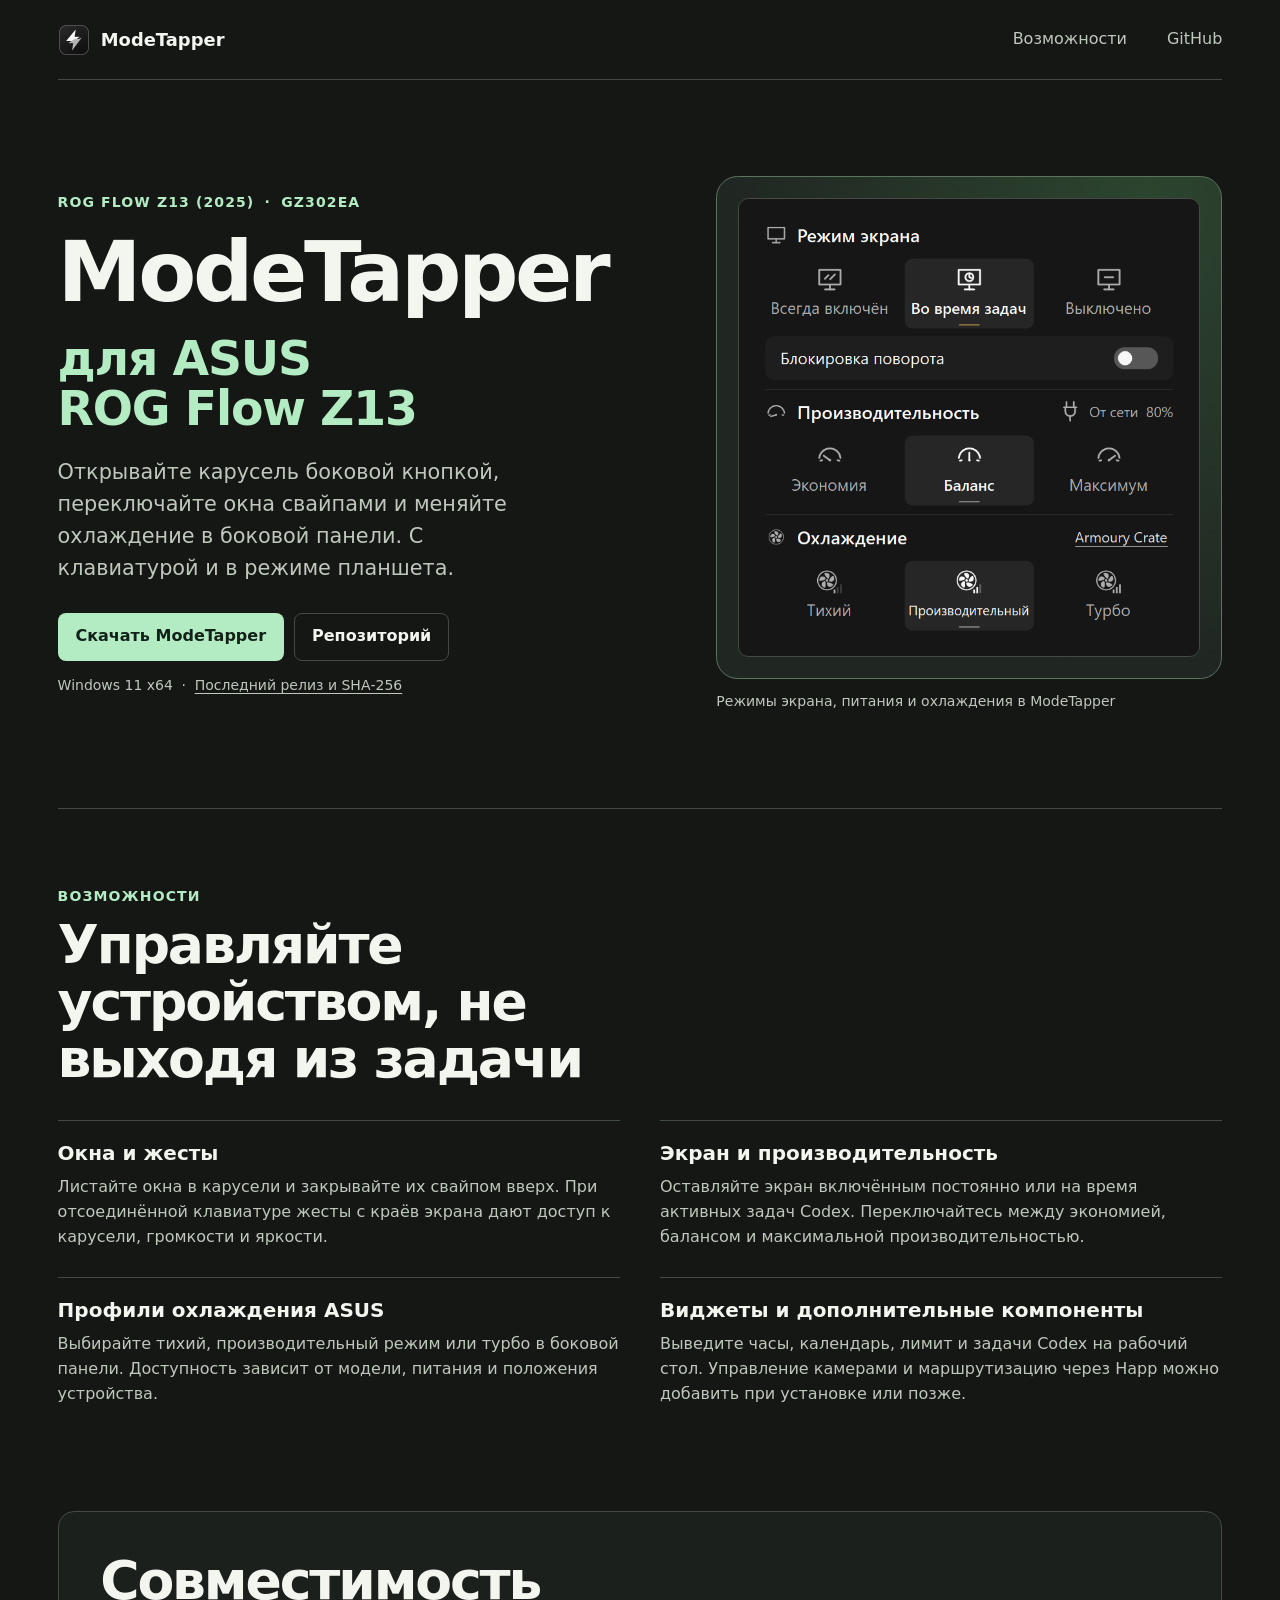
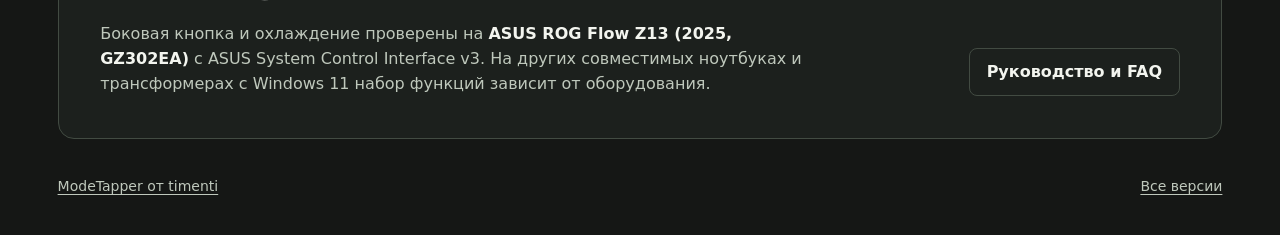
==== index.html @ 3d08ef68 "Build the ModeTapper project site for ASUS ROG Flow Z13" ====
<!doctype html>
<html lang="ru">
<head>
  <meta charset="utf-8">
  <meta name="viewport" content="width=device-width, initial-scale=1">
  <title>ModeTapper для ASUS ROG Flow Z13 (2025) — скачать для Windows 11</title>
  <meta name="description" content="ModeTapper для ASUS ROG Flow Z13 (2025, GZ302EA). Карусель окон, жесты для экрана и тачпада, быстрые режимы питания и охлаждения в Windows 11.">
  <meta name="theme-color" content="#151715">
  <link rel="canonical" href="https://timenti.github.io/ModeTapper/">
  <link rel="icon" href="ModeTapper.ico">
  <link rel="stylesheet" href="style.css">
  <meta property="og:type" content="website">
  <meta property="og:site_name" content="ModeTapper">
  <meta property="og:title" content="ModeTapper для ASUS ROG Flow Z13">
  <meta property="og:description" content="Карусель окон, жесты, управление экраном и охлаждением для ROG Flow Z13 и совместимых устройств с Windows 11.">
  <meta property="og:url" content="https://timenti.github.io/ModeTapper/">
  <meta property="og:image" content="https://timenti.github.io/ModeTapper/panel.webp">
</head>
<body>
  <header class="wrap masthead">
    <a class="brand" href="./"><img src="ModeTapper.ico" alt="" width="32" height="32">ModeTapper</a>
    <nav aria-label="Разделы сайта">
      <a class="nav-functions" href="#features">Возможности</a>
      <a href="https://github.com/timenti/ModeTapper">GitHub</a>
    </nav>
  </header>
  <main>
    <section class="wrap hero" aria-labelledby="page-title">
      <div>
        <p class="eyebrow">ROG Flow Z13 (2025) <span>·</span> GZ302EA</p>
        <h1 id="page-title">ModeTapper <span>для ASUS ROG Flow Z13</span></h1>
        <p class="intro">Открывайте карусель боковой кнопкой, переключайте окна свайпами и меняйте охлаждение в боковой панели. С клавиатурой и в режиме планшета.</p>
        <div class="actions">
          <a class="button download" href="https://github.com/timenti/ModeTapper/releases/latest/download/ModeTapper.exe">Скачать ModeTapper</a>
          <a class="button secondary" href="https://github.com/timenti/ModeTapper">Репозиторий</a>
        </div>
        <p class="requirements">Windows 11 x64 <span>·</span> <a href="https://github.com/timenti/ModeTapper/releases/latest">Последний релиз и SHA‑256</a></p>
      </div>
      <figure class="hero-figure">
        <div class="preview">
          <img src="panel.webp" width="712" height="708" alt="Боковая панель ModeTapper с режимами экрана, производительности и охлаждения">
        </div>
        <figcaption>Режимы экрана, питания и охлаждения в ModeTapper</figcaption>
      </figure>
    </section>

    <section class="wrap details" id="features" aria-labelledby="features-title">
      <div class="section-heading">
        <p class="eyebrow">Возможности</p>
        <h2 id="features-title">Управляйте устройством, не выходя из задачи</h2>
      </div>
      <div class="feature-grid">
        <article>
          <h3>Окна и жесты</h3>
          <p>Листайте окна в карусели и закрывайте их свайпом вверх. При отсоединённой клавиатуре жесты с краёв экрана дают доступ к карусели, громкости и яркости.</p>
        </article>
        <article>
          <h3>Экран и производительность</h3>
          <p>Оставляйте экран включённым постоянно или на время активных задач Codex. Переключайтесь между экономией, балансом и максимальной производительностью.</p>
        </article>
        <article>
          <h3>Профили охлаждения ASUS</h3>
          <p>Выбирайте тихий, производительный режим или турбо в боковой панели. Доступность зависит от модели, питания и положения устройства.</p>
        </article>
        <article>
          <h3>Виджеты и дополнительные компоненты</h3>
          <p>Выведите часы, календарь, лимит и задачи Codex на рабочий стол. Управление камерами и маршрутизацию через Happ можно добавить при установке или позже.</p>
        </article>
      </div>
    </section>

    <section class="wrap compatibility" id="compatibility" aria-labelledby="compatibility-title">
      <div class="compatibility-inner">
        <div>
          <h2 id="compatibility-title">Совместимость</h2>
          <p>Боковая кнопка и охлаждение проверены на <strong>ASUS ROG Flow Z13 (2025, GZ302EA)</strong> с ASUS System Control Interface v3. На других совместимых ноутбуках и трансформерах с Windows 11 набор функций зависит от оборудования.</p>
        </div>
        <a class="button secondary" href="https://github.com/timenti/ModeTapper/blob/main/docs/FAQ.md">Руководство и FAQ</a>
      </div>
    </section>
  </main>
  <footer class="wrap footer">
    <a href="https://github.com/timenti/ModeTapper">ModeTapper от timenti</a>
    <a href="https://github.com/timenti/ModeTapper/releases">Все версии</a>
  </footer>
</body>
</html>
---- style.css ----
:root {
  color-scheme: dark;
  --bg: #151715;
  --panel: #1c201d;
  --text: #f3f5ef;
  --muted: #bfc8bc;
  --accent: #b3ecc3;
  --edge: #424b42;
  font-family: "Segoe UI", system-ui, sans-serif;
  background: var(--bg);
  color: var(--text);
  line-height: 1.55;
}

*, *::before, *::after { box-sizing: border-box; }
body { margin: 0; }
a { color: inherit; text-underline-offset: .2em; }
a:hover { color: var(--accent); }
a:focus-visible { outline: 2px solid var(--accent); outline-offset: 5px; }
h1, h2, h3, p, figure { margin: 0; }
.wrap { width: min(74rem, calc(100% - clamp(2rem, 9vw, 9rem))); margin-inline: auto; }

.masthead, .footer {
  display: flex;
  align-items: center;
  justify-content: space-between;
  gap: 1rem;
}
.masthead { min-height: 5rem; border-bottom: 1px solid var(--edge); }
.brand, .masthead nav a { text-decoration: none; }
.brand { display: inline-flex; gap: .7rem; align-items: center; font-size: 1.12rem; font-weight: 650; }
.brand img { display: block; }
.masthead nav { display: flex; gap: clamp(1.25rem, 4vw, 2.5rem); color: var(--muted); }

.hero {
  display: grid;
  align-items: center;
  grid-template-columns: minmax(0, 1.15fr) minmax(0, 1fr);
  gap: clamp(2rem, 6vw, 5.5rem);
  padding-block: clamp(3rem, 7.5vw, 7rem);
}
.eyebrow { color: var(--accent); font-size: .875rem; font-weight: 600; letter-spacing: .08em; text-transform: uppercase; }
.eyebrow span, .requirements span { margin-inline: .3em; }
h1, h2 { letter-spacing: -.04em; line-height: 1.06; font-weight: 680; text-wrap: balance; }
h1 { margin-top: .9rem; font-size: clamp(2.85rem, 6.6vw, 6rem); }
h1 span { display: block; margin-top: .35em; color: var(--accent); font-size: .56em; letter-spacing: -.025em; }
.intro { margin-top: 1.35rem; max-width: 32rem; color: var(--muted); font-size: clamp(1.05rem, 1.65vw, 1.3rem); }
.actions { display: flex; gap: .65rem; flex-wrap: wrap; margin-top: 1.75rem; }
.button { display: inline-flex; min-height: 3rem; align-items: center; justify-content: center; border: 1px solid transparent; border-radius: .5rem; padding: .6rem 1.05rem; font-weight: 650; text-decoration: none; }
.download { background: var(--accent); color: #132119; }
.download:hover { background: #d8f5df; color: #132119; }
.secondary { border-color: var(--edge); }
.secondary:hover { border-color: var(--accent); }
.requirements { color: var(--muted); margin-top: .9rem; font-size: .875rem; }

.hero-figure { min-width: 0; }
.preview { padding: clamp(.55rem, 1.65vw, 1.4rem); border: 1px solid #5c735e; border-radius: 1.35rem; background: radial-gradient(ellipse at 85% 5%, #2c452f, #202622 70%); }
.preview img { display: block; width: 100%; height: auto; border: 1px solid #454b44; border-radius: .65rem; }
figcaption { margin-top: .7rem; color: var(--muted); font-size: .875rem; }

.details { padding-block: clamp(2.5rem, 6vw, 5rem); border-top: 1px solid var(--edge); }
.section-heading { max-width: 43rem; margin-bottom: 2rem; }
.section-heading .eyebrow { margin-bottom: .6rem; }
h2 { font-size: clamp(2rem, 4.3vw, 3.35rem); }
.feature-grid { display: grid; grid-template-columns: repeat(2, minmax(0, 1fr)); gap: 0 2.5rem; }
.feature-grid article { border-top: 1px solid var(--edge); padding-block: 1.25rem 1.7rem; }
h3 { font-size: 1.25rem; line-height: 1.2; margin-bottom: .65rem; }
.feature-grid p, .compatibility p { color: var(--muted); max-width: 44rem; }

.compatibility-inner { display: flex; align-items: end; justify-content: space-between; gap: 1.5rem; padding: clamp(1.2rem, 4vw, 2.6rem); background: var(--panel); border: 1px solid var(--edge); border-radius: 1rem; }
.compatibility h2 { margin-bottom: .75rem; }
.compatibility strong { color: var(--text); }
.compatibility .button { flex-shrink: 0; }
.footer { min-height: 6rem; color: var(--muted); font-size: .875rem; }

@media (max-width: 48rem) {
  .hero { grid-template-columns: minmax(0, 1fr); }
  .hero-figure { max-width: 34rem; }
  .compatibility-inner { flex-direction: column; align-items: start; }
}
@media (max-width: 32rem) {
  .nav-functions { display: none; }
  .feature-grid { grid-template-columns: minmax(0, 1fr); }
  .actions { align-items: stretch; flex-direction: column; }
}
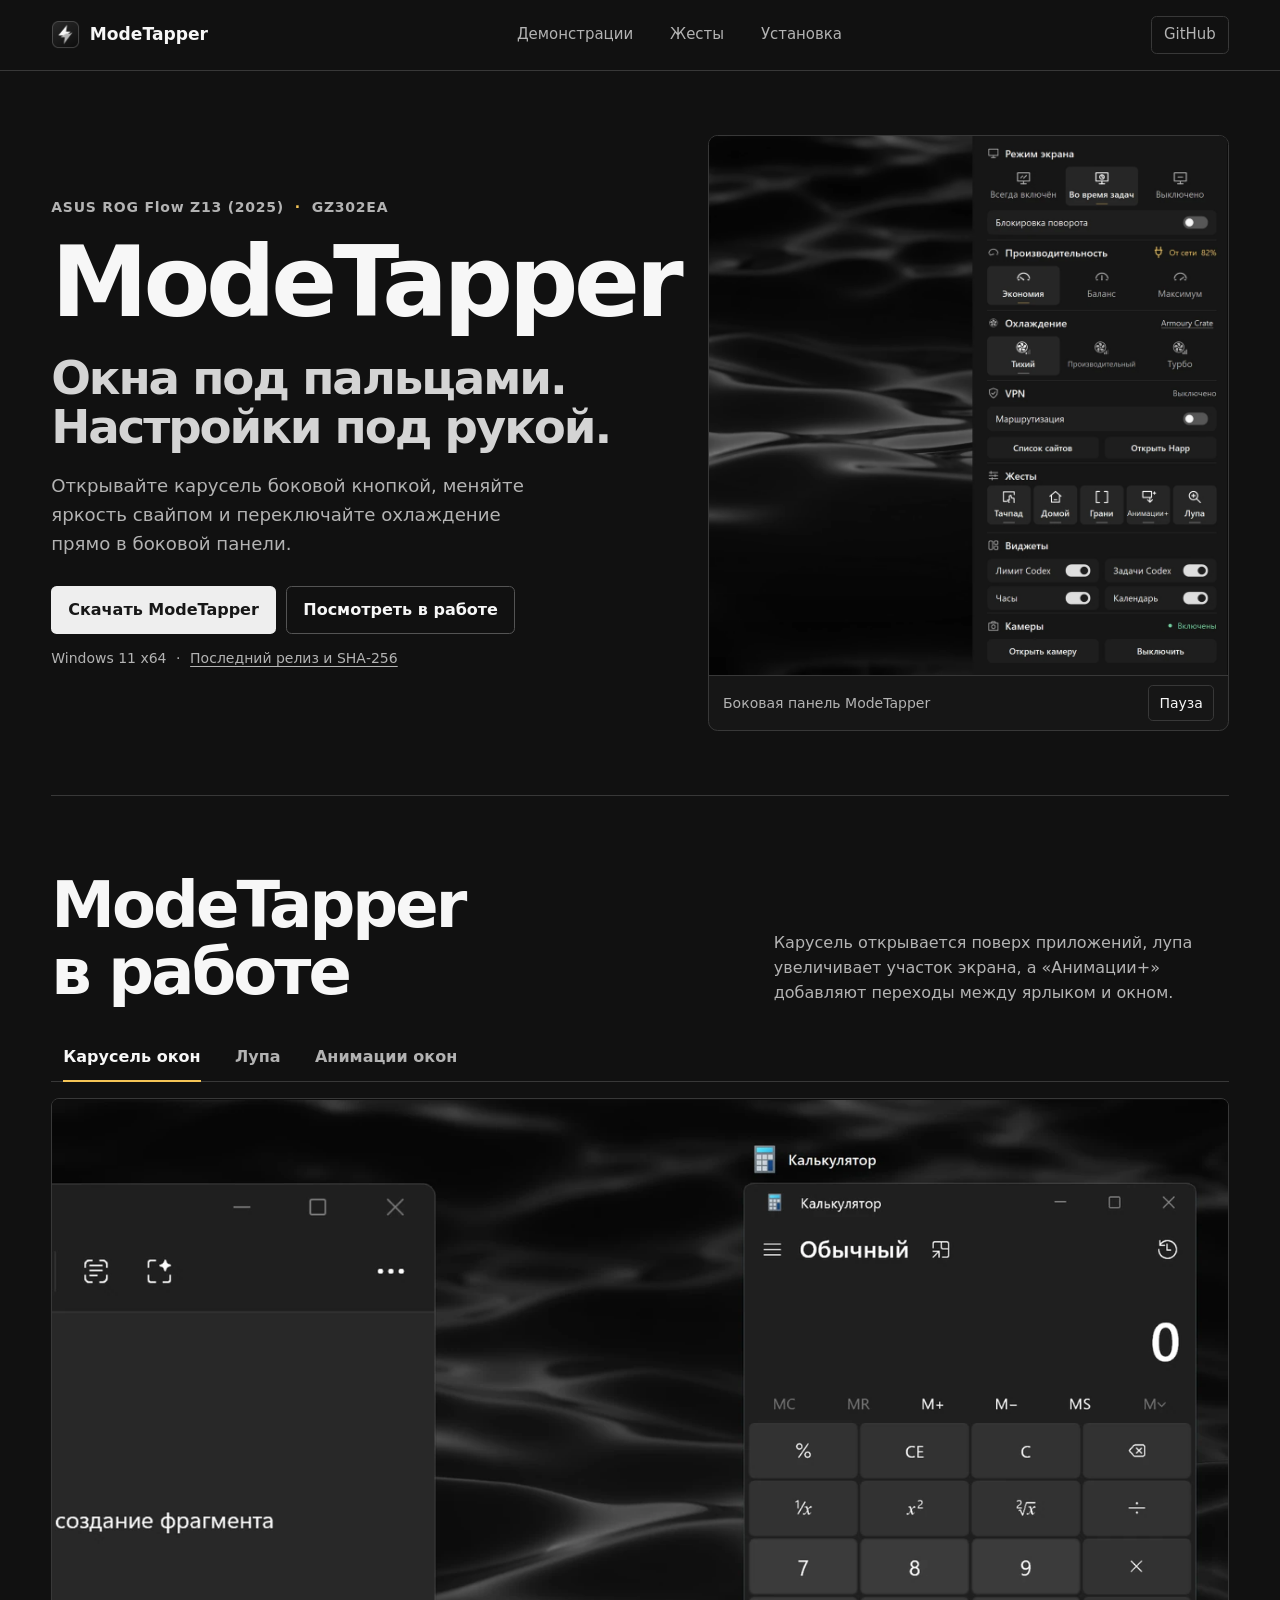
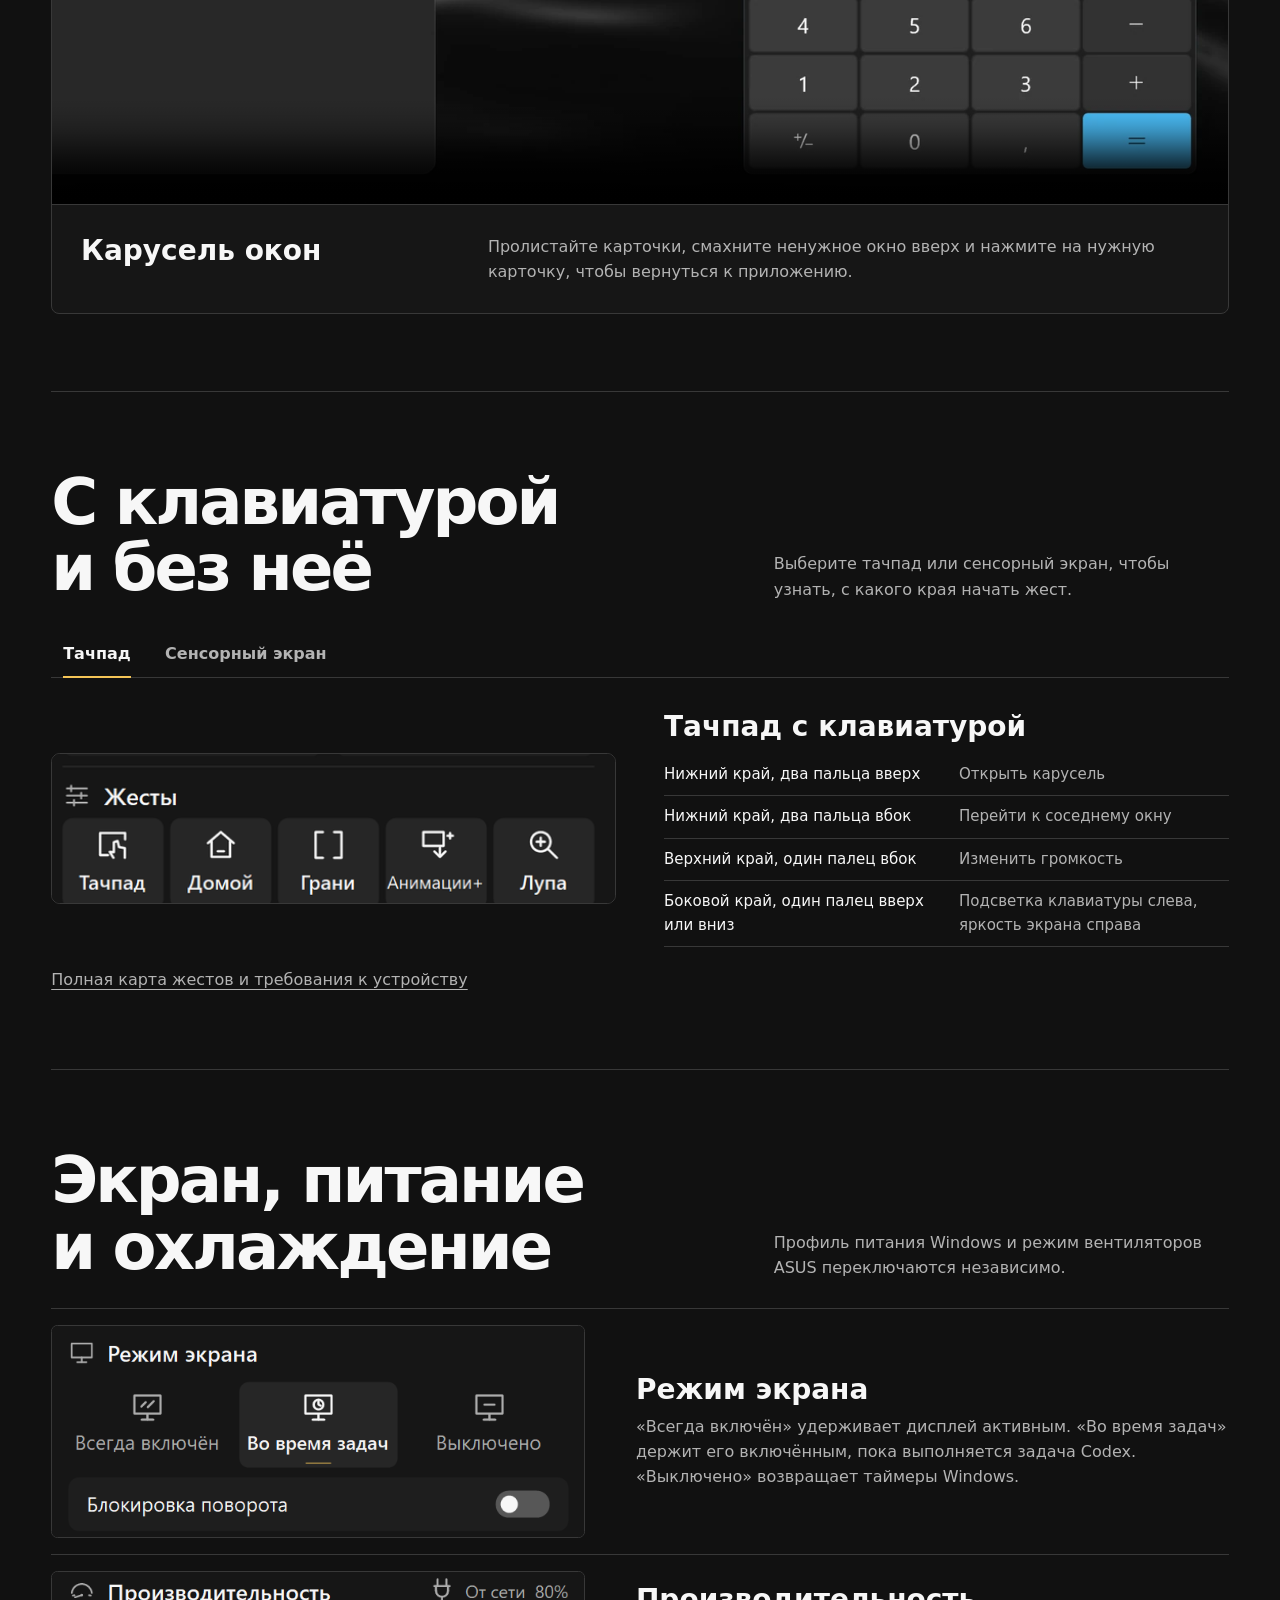
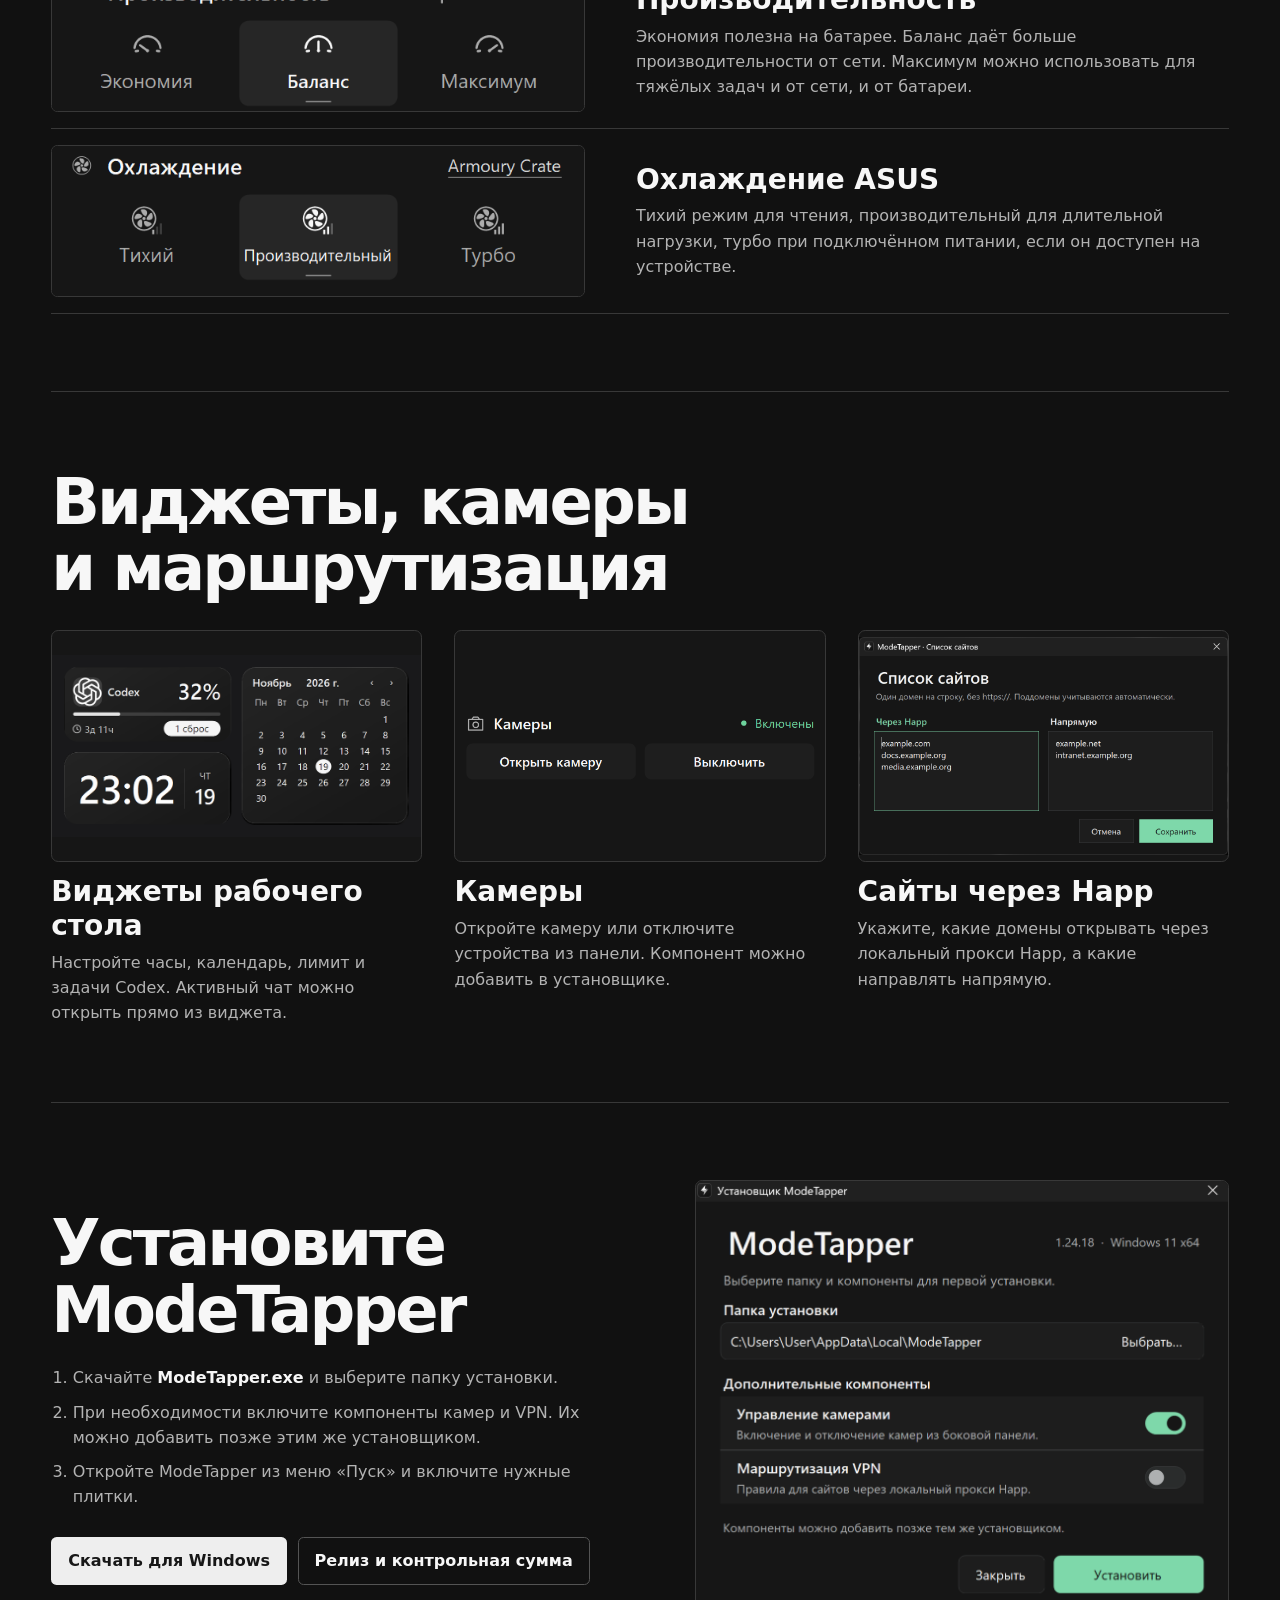
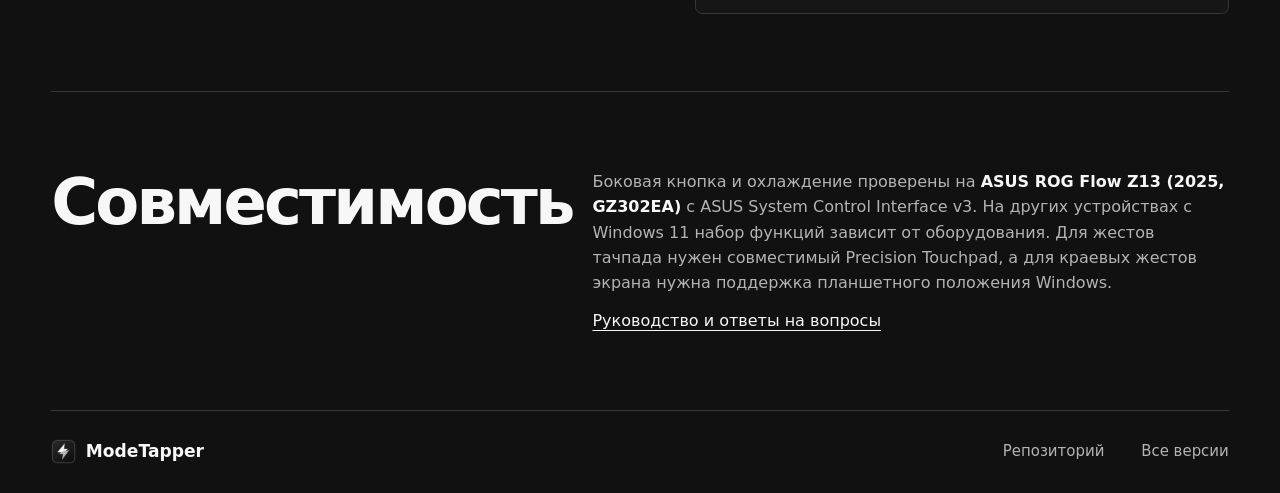
==== commit d7bae186: "Redesign the ModeTapper site with real interface demos and a gesture guide" ====
--- a/index.html
+++ b/index.html
@@ -4,84 +4,180 @@
   <meta charset="utf-8">
   <meta name="viewport" content="width=device-width, initial-scale=1">
   <title>ModeTapper для ASUS ROG Flow Z13 (2025) — скачать для Windows 11</title>
-  <meta name="description" content="ModeTapper для ASUS ROG Flow Z13 (2025, GZ302EA). Карусель окон, жесты для экрана и тачпада, быстрые режимы питания и охлаждения в Windows 11.">
-  <meta name="theme-color" content="#151715">
+  <meta name="description" content="ModeTapper для ASUS ROG Flow Z13 (2025, GZ302EA). Карусель окон, жесты тачпада и экрана, управление питанием и охлаждением в Windows 11.">
+  <meta name="theme-color" content="#111111">
   <link rel="canonical" href="https://timenti.github.io/ModeTapper/">
   <link rel="icon" href="ModeTapper.ico">
   <link rel="stylesheet" href="style.css">
+  <script src="site.js" defer></script>
   <meta property="og:type" content="website">
   <meta property="og:site_name" content="ModeTapper">
   <meta property="og:title" content="ModeTapper для ASUS ROG Flow Z13">
-  <meta property="og:description" content="Карусель окон, жесты, управление экраном и охлаждением для ROG Flow Z13 и совместимых устройств с Windows 11.">
+  <meta property="og:description" content="Открывайте карусель боковой кнопкой. Управляйте окнами свайпами, а экраном, питанием и охлаждением из одной панели.">
   <meta property="og:url" content="https://timenti.github.io/ModeTapper/">
-  <meta property="og:image" content="https://timenti.github.io/ModeTapper/panel.webp">
+  <meta property="og:image" content="https://timenti.github.io/ModeTapper/media/carousel-motion.webp">
 </head>
 <body>
-  <header class="wrap masthead">
-    <a class="brand" href="./"><img src="ModeTapper.ico" alt="" width="32" height="32">ModeTapper</a>
-    <nav aria-label="Разделы сайта">
-      <a class="nav-functions" href="#features">Возможности</a>
-      <a href="https://github.com/timenti/ModeTapper">GitHub</a>
-    </nav>
+  <a class="skip" href="#main">К содержанию</a>
+  <header class="masthead">
+    <div class="wrap masthead-inner">
+      <a class="brand" href="./"><img src="ModeTapper.ico" alt="" width="29" height="29"> ModeTapper</a>
+      <nav aria-label="Разделы сайта">
+        <a href="#demos">Демонстрации</a>
+        <a href="#gestures">Жесты</a>
+        <a href="#install">Установка</a>
+      </nav>
+      <a class="source" href="https://github.com/timenti/ModeTapper">GitHub</a>
+    </div>
   </header>
-  <main>
-    <section class="wrap hero" aria-labelledby="page-title">
-      <div>
-        <p class="eyebrow">ROG Flow Z13 (2025) <span>·</span> GZ302EA</p>
-        <h1 id="page-title">ModeTapper <span>для ASUS ROG Flow Z13</span></h1>
-        <p class="intro">Открывайте карусель боковой кнопкой, переключайте окна свайпами и меняйте охлаждение в боковой панели. С клавиатурой и в режиме планшета.</p>
+  <main id="main">
+    <section class="hero wrap" aria-labelledby="page-title">
+      <div class="hero-copy">
+        <p class="label">ASUS ROG Flow Z13 (2025) <span>·</span> GZ302EA</p>
+        <h1 id="page-title">ModeTapper</h1>
+        <p class="hero-title">Окна под пальцами.<br>Настройки под рукой.</p>
+        <p class="hero-description">Открывайте карусель боковой кнопкой, меняйте яркость свайпом и переключайте охлаждение прямо в боковой панели.</p>
         <div class="actions">
-          <a class="button download" href="https://github.com/timenti/ModeTapper/releases/latest/download/ModeTapper.exe">Скачать ModeTapper</a>
-          <a class="button secondary" href="https://github.com/timenti/ModeTapper">Репозиторий</a>
+          <a class="button primary" href="https://github.com/timenti/ModeTapper/releases/latest/download/ModeTapper.exe">Скачать ModeTapper</a>
+          <a class="button secondary" href="#demos">Посмотреть в работе</a>
         </div>
-        <p class="requirements">Windows 11 x64 <span>·</span> <a href="https://github.com/timenti/ModeTapper/releases/latest">Последний релиз и SHA‑256</a></p>
+        <p class="support">Windows 11 x64 <span>·</span> <a href="https://github.com/timenti/ModeTapper/releases/latest">Последний релиз и SHA‑256</a></p>
       </div>
-      <figure class="hero-figure">
-        <div class="preview">
-          <img src="panel.webp" width="712" height="708" alt="Боковая панель ModeTapper с режимами экрана, производительности и охлаждения">
-        </div>
-        <figcaption>Режимы экрана, питания и охлаждения в ModeTapper</figcaption>
+      <figure class="hero-demo">
+        <video id="panel-demo" width="1120" height="1166" muted playsinline loop controls preload="none" poster="media/panel-motion.webp" aria-label="Запись открытия и закрытия боковой панели">
+          <source src="media/panel-motion.mp4" type="video/mp4">
+        </video>
+        <figcaption>
+          <span>Боковая панель ModeTapper</span>
+          <button class="motion-button" type="button" aria-controls="panel-demo" hidden>Воспроизвести</button>
+        </figcaption>
       </figure>
     </section>
 
-    <section class="wrap details" id="features" aria-labelledby="features-title">
-      <div class="section-heading">
-        <p class="eyebrow">Возможности</p>
-        <h2 id="features-title">Управляйте устройством, не выходя из задачи</h2>
+    <section class="section wrap" id="demos" aria-labelledby="demos-title">
+      <div class="section-head">
+        <h2 id="demos-title">ModeTapper в работе</h2>
+        <p>Карусель открывается поверх приложений, лупа увеличивает участок экрана, а «Анимации+» добавляют переходы между ярлыком и окном.</p>
       </div>
-      <div class="feature-grid">
-        <article>
-          <h3>Окна и жесты</h3>
-          <p>Листайте окна в карусели и закрывайте их свайпом вверх. При отсоединённой клавиатуре жесты с краёв экрана дают доступ к карусели, громкости и яркости.</p>
+      <div class="switcher" data-switcher>
+        <div class="tablist" aria-label="Записи интерфейса" role="tablist" hidden>
+          <button type="button" role="tab" id="tab-carousel" aria-controls="demo-carousel" aria-selected="true">Карусель окон</button>
+          <button type="button" role="tab" id="tab-lens" aria-controls="demo-lens" aria-selected="false" tabindex="-1">Лупа</button>
+          <button type="button" role="tab" id="tab-windows" aria-controls="demo-windows" aria-selected="false" tabindex="-1">Анимации окон</button>
+        </div>
+        <div class="demo-pane" id="demo-carousel">
+          <video width="1440" height="862" controls muted playsinline preload="none" poster="media/carousel-motion.webp" aria-label="Карусель открывается из Калькулятора, листает окна и закрывает Ножницы">
+            <source src="media/carousel-motion.mp4" type="video/mp4">
+          </video>
+          <div class="demo-copy"><h3>Карусель окон</h3><p>Пролистайте карточки, смахните ненужное окно вверх и нажмите на нужную карточку, чтобы вернуться к приложению.</p></div>
+        </div>
+        <div class="demo-pane" id="demo-lens">
+          <video width="1280" height="708" controls muted playsinline preload="none" poster="media/lens-motion.webp" aria-label="Лупа увеличивает текст в окне на рабочем столе">
+            <source src="media/lens-motion.mp4" type="video/mp4">
+          </video>
+          <div class="demo-copy"><h3>Лупа</h3><p>Увеличьте мелкий текст или участок интерфейса. Для фотографий есть отдельные жесты масштабирования.</p></div>
+        </div>
+        <div class="demo-pane" id="demo-windows">
+          <video width="1440" height="862" controls muted playsinline preload="none" poster="media/window-motion.webp" aria-label="Окно Часы раскрывается от ярлыка и плавно закрывается">
+            <source src="media/window-motion.mp4" type="video/mp4">
+          </video>
+          <div class="demo-copy"><h3>Анимации окон</h3><p>Поддерживаемое окно раскрывается из ярлыка, если ModeTapper определил его положение. Переходы также работают при сворачивании и закрытии.</p></div>
+        </div>
+      </div>
+    </section>
+
+    <section class="section wrap" id="gestures" aria-labelledby="gestures-title">
+      <div class="section-head">
+        <h2 id="gestures-title">С клавиатурой и без неё</h2>
+        <p>Выберите тачпад или сенсорный экран, чтобы узнать, с какого края начать жест.</p>
+      </div>
+      <div class="switcher" data-switcher>
+        <div class="tablist" aria-label="Способ управления" role="tablist" hidden>
+          <button type="button" role="tab" id="tab-touchpad" aria-controls="gesture-touchpad" aria-selected="true">Тачпад</button>
+          <button type="button" role="tab" id="tab-touchscreen" aria-controls="gesture-touchscreen" aria-selected="false" tabindex="-1">Сенсорный экран</button>
+        </div>
+        <div class="gesture-pane" id="gesture-touchpad">
+          <img src="media/gestures.png" width="550" height="146" alt="Плитки настроек тачпада и краевых жестов в ModeTapper" loading="lazy">
+          <div>
+            <h3>Тачпад с клавиатурой</h3>
+            <dl class="steps">
+              <div><dt>Нижний край, два пальца вверх</dt><dd>Открыть карусель</dd></div>
+              <div><dt>Нижний край, два пальца вбок</dt><dd>Перейти к соседнему окну</dd></div>
+              <div><dt>Верхний край, один палец вбок</dt><dd>Изменить громкость</dd></div>
+              <div><dt>Боковой край, один палец вверх или вниз</dt><dd>Подсветка клавиатуры слева, яркость экрана справа</dd></div>
+            </dl>
+          </div>
+        </div>
+        <div class="gesture-pane" id="gesture-touchscreen">
+          <div class="edge-map" aria-hidden="true">
+            <span class="edge-left">Яркость</span><span class="edge-right">Громкость</span><span class="edge-bottom">Окна</span>
+          </div>
+          <div>
+            <h3>Сенсорный экран без клавиатуры</h3>
+            <dl class="steps">
+              <div><dt>Нижняя полоска, два пальца вверх</dt><dd>Открыть карусель</dd></div>
+              <div><dt>Нижняя полоска, один палец вбок</dt><dd>Перейти к соседнему окну</dd></div>
+              <div><dt>Левый край, один палец вверх или вниз</dt><dd>Изменить яркость</dd></div>
+              <div><dt>Правый край, один палец вверх или вниз</dt><dd>Изменить громкость</dd></div>
+            </dl>
+          </div>
+        </div>
+      </div>
+      <p class="section-note"><a href="https://github.com/timenti/ModeTapper/blob/main/docs/FAQ.md#какие-жесты-есть">Полная карта жестов и требования к устройству</a></p>
+    </section>
+
+    <section class="section wrap" id="controls" aria-labelledby="controls-title">
+      <div class="section-head"><h2 id="controls-title">Экран, питание и охлаждение</h2><p>Профиль питания Windows и режим вентиляторов ASUS переключаются независимо.</p></div>
+      <div class="control-rows">
+        <article><img src="media/panel-screen.png" width="672" height="266" alt="Три режима экрана и блокировка поворота" loading="lazy">
+          <div><h3>Режим экрана</h3><p>«Всегда включён» удерживает дисплей активным. «Во время задач» держит его включённым, пока выполняется задача Codex. «Выключено» возвращает таймеры Windows.</p></div>
         </article>
-        <article>
-          <h3>Экран и производительность</h3>
-          <p>Оставляйте экран включённым постоянно или на время активных задач Codex. Переключайтесь между экономией, балансом и максимальной производительностью.</p>
+        <article><img src="media/panel-performance.png" width="672" height="176" alt="Экономия, баланс и максимальная производительность" loading="lazy">
+          <div><h3>Производительность</h3><p>Экономия полезна на батарее. Баланс даёт больше производительности от сети. Максимум можно использовать для тяжёлых задач и от сети, и от батареи.</p></div>
         </article>
-        <article>
-          <h3>Профили охлаждения ASUS</h3>
-          <p>Выбирайте тихий, производительный режим или турбо в боковой панели. Доступность зависит от модели, питания и положения устройства.</p>
-        </article>
-        <article>
-          <h3>Виджеты и дополнительные компоненты</h3>
-          <p>Выведите часы, календарь, лимит и задачи Codex на рабочий стол. Управление камерами и маршрутизацию через Happ можно добавить при установке или позже.</p>
+        <article><img src="media/panel-cooling.png" width="672" height="190" alt="Тихий, производительный и турбо-профили охлаждения ASUS" loading="lazy">
+          <div><h3>Охлаждение ASUS</h3><p>Тихий режим для чтения, производительный для длительной нагрузки, турбо при подключённом питании, если он доступен на устройстве.</p></div>
         </article>
       </div>
     </section>
 
-    <section class="wrap compatibility" id="compatibility" aria-labelledby="compatibility-title">
-      <div class="compatibility-inner">
-        <div>
-          <h2 id="compatibility-title">Совместимость</h2>
-          <p>Боковая кнопка и охлаждение проверены на <strong>ASUS ROG Flow Z13 (2025, GZ302EA)</strong> с ASUS System Control Interface v3. На других совместимых ноутбуках и трансформерах с Windows 11 набор функций зависит от оборудования.</p>
+    <section class="section wrap" aria-labelledby="extras-title">
+      <div class="section-head"><h2 id="extras-title">Виджеты, камеры и маршрутизация</h2></div>
+      <div class="extra-grid">
+        <article><img src="media/desktop-widgets.png" width="860" height="423" alt="Часы, календарь и лимит Codex на рабочем столе" loading="lazy">
+          <h3>Виджеты рабочего стола</h3><p>Настройте часы, календарь, лимит и задачи Codex. Активный чат можно открыть прямо из виджета.</p></article>
+        <article><img src="media/panel-cameras.png" width="672" height="137" alt="Переключатель и кнопка открытия камеры в ModeTapper" loading="lazy">
+          <h3>Камеры</h3><p>Откройте камеру или отключите устройства из панели. Компонент можно добавить в установщике.</p></article>
+        <article><img src="media/vpn-sites.png" width="1140" height="672" alt="Колонки «Через Happ» и «Напрямую» в списке сайтов" loading="lazy">
+          <h3>Сайты через Happ</h3><p>Укажите, какие домены открывать через локальный прокси Happ, а какие направлять напрямую.</p></article>
+      </div>
+    </section>
+
+    <section class="section wrap install" id="install" aria-labelledby="install-title">
+      <div>
+        <h2 id="install-title">Установите ModeTapper</h2>
+        <ol>
+          <li>Скачайте <strong>ModeTapper.exe</strong> и выберите папку установки.</li>
+          <li>При необходимости включите компоненты камер и VPN. Их можно добавить позже этим же установщиком.</li>
+          <li>Откройте ModeTapper из меню «Пуск» и включите нужные плитки.</li>
+        </ol>
+        <div class="actions">
+          <a class="button primary" href="https://github.com/timenti/ModeTapper/releases/latest/download/ModeTapper.exe">Скачать для Windows</a>
+          <a class="button secondary" href="https://github.com/timenti/ModeTapper/releases/latest">Релиз и контрольная сумма</a>
         </div>
-        <a class="button secondary" href="https://github.com/timenti/ModeTapper/blob/main/docs/FAQ.md">Руководство и FAQ</a>
       </div>
+      <img src="media/installer.png" width="1077" height="876" alt="Установщик ModeTapper с выбором папки и компонентов" loading="lazy">
+    </section>
+
+    <section class="section wrap compatibility" aria-labelledby="compatibility-title">
+      <h2 id="compatibility-title">Совместимость</h2>
+      <div><p>Боковая кнопка и охлаждение проверены на <strong>ASUS ROG Flow Z13 (2025, GZ302EA)</strong> с ASUS System Control Interface v3. На других устройствах с Windows 11 набор функций зависит от оборудования. Для жестов тачпада нужен совместимый Precision Touchpad, а для краевых жестов экрана нужна поддержка планшетного положения Windows.</p>
+      <a href="https://github.com/timenti/ModeTapper/blob/main/docs/FAQ.md">Руководство и ответы на вопросы</a></div>
     </section>
   </main>
   <footer class="wrap footer">
-    <a href="https://github.com/timenti/ModeTapper">ModeTapper от timenti</a>
-    <a href="https://github.com/timenti/ModeTapper/releases">Все версии</a>
+    <a class="brand" href="./"><img src="ModeTapper.ico" alt="" width="25" height="25"> ModeTapper</a>
+    <nav aria-label="Ссылки проекта"><a href="https://github.com/timenti/ModeTapper">Репозиторий</a><a href="https://github.com/timenti/ModeTapper/releases">Все версии</a></nav>
   </footer>
 </body>
 </html>
--- a/style.css
+++ b/style.css
@@ -1,85 +1,125 @@
 :root {
   color-scheme: dark;
-  --bg: #151715;
-  --panel: #1c201d;
-  --text: #f3f5ef;
-  --muted: #bfc8bc;
-  --accent: #b3ecc3;
-  --edge: #424b42;
-  font-family: "Segoe UI", system-ui, sans-serif;
-  background: var(--bg);
-  color: var(--text);
-  line-height: 1.55;
+  --background: #111;
+  --surface: #161616;
+  --ink: #f7f7f7;
+  --muted: #b3b3b3;
+  --line: #383838;
+  --amber: #f5c557;
+  font: 1rem/1.58 "Segoe UI", system-ui, sans-serif;
+  color: var(--ink);
+  background: var(--background);
 }
 
 *, *::before, *::after { box-sizing: border-box; }
-body { margin: 0; }
-a { color: inherit; text-underline-offset: .2em; }
-a:hover { color: var(--accent); }
-a:focus-visible { outline: 2px solid var(--accent); outline-offset: 5px; }
-h1, h2, h3, p, figure { margin: 0; }
-.wrap { width: min(74rem, calc(100% - clamp(2rem, 9vw, 9rem))); margin-inline: auto; }
+[hidden] { display: none !important; }
+body, h1, h2, h3, p, figure, dl, dd { margin: 0; }
+a { color: inherit; text-underline-offset: .24em; }
+a:hover { color: white; }
+button { font: inherit; color: inherit; cursor: pointer; }
+:focus-visible { outline: 2px solid var(--amber); outline-offset: .24rem; }
+img, video { display: block; max-width: 100%; height: auto; }
+.skip { position: absolute; z-index: 5; left: 1rem; top: 1rem; padding: .75rem; background: var(--surface); transform: translateY(-175%); }
+.skip:focus { transform: none; }
+.wrap { width: min(76rem, calc(100% - clamp(2rem, 8vw, 8rem))); margin-inline: auto; }
+section[id] { scroll-margin-top: 1.25rem; }
 
-.masthead, .footer {
-  display: flex;
-  align-items: center;
-  justify-content: space-between;
-  gap: 1rem;
+.masthead { border-bottom: 1px solid var(--line); }
+.masthead-inner, .footer { display: flex; justify-content: space-between; align-items: center; gap: 1.25rem; min-height: 4.35rem; }
+.brand { display: inline-flex; gap: .6rem; align-items: center; flex-shrink: 0; text-decoration: none; font-weight: 650; font-size: 1.07rem; }
+.masthead nav, .footer nav { display: flex; flex-wrap: wrap; gap: clamp(.85rem, 3vw, 2.3rem); }
+.masthead nav a, .footer nav a, .source { color: var(--muted); font-size: .935rem; text-decoration: none; }
+.masthead nav a:hover, .footer nav a:hover, .source:hover { color: var(--ink); text-decoration: underline; }
+.source { padding: .38rem .75rem; border: 1px solid var(--line); border-radius: .35rem; }
+
+.hero { display: grid; grid-template-columns: minmax(0, 1.14fr) minmax(0, 1fr); gap: clamp(1.6rem, 5vw, 5rem); align-items: center; padding-block: clamp(2rem, 5vw, 4.25rem); }
+.hero-copy { min-width: 0; }
+.label { color: var(--muted); font-size: .875rem; font-weight: 600; letter-spacing: .055em; }
+.label span, .support span { margin-inline: .32rem; }
+.label span { color: var(--amber); }
+h1, h2, .hero-title { letter-spacing: -.045em; line-height: 1.04; }
+h1 { font-size: clamp(3rem, 7.6vw, 7.4rem); font-weight: 720; margin-block: .85rem 1.35rem; }
+.hero-title { font-size: clamp(1.9rem, 3.65vw, 3.65rem); color: #d4d4d4; font-weight: 600; }
+.hero-description { color: var(--muted); max-width: 32rem; margin-top: 1.3rem; font-size: clamp(1rem, 1.42vw, 1.18rem); }
+.actions { display: flex; flex-wrap: wrap; gap: .65rem; align-items: center; margin-top: 1.7rem; }
+.button { display: inline-flex; justify-content: center; align-items: center; padding: .58rem 1rem; min-height: 3rem; border: 1px solid transparent; border-radius: .35rem; text-align: center; text-decoration: none; font-weight: 650; }
+.primary { background: #eee; color: #171717; }
+.primary:hover { color: #171717; background: white; }
+.secondary { border-color: #545454; }
+.secondary:hover { background: #252525; border-color: #797979; }
+.support { margin-top: .85rem; color: var(--muted); font-size: .875rem; }
+.hero-demo { overflow: hidden; border: 1px solid var(--line); border-radius: .6rem; background: var(--surface); }
+.hero-demo video { width: 100%; aspect-ratio: 1120 / 1166; background: #0c0c0c; }
+.hero-demo figcaption { min-height: 3.4rem; display: flex; flex-wrap: wrap; align-items: center; justify-content: space-between; gap: .45rem 1rem; padding: .45rem .85rem; color: var(--muted); font-size: .875rem; border-top: 1px solid var(--line); }
+.motion-button { min-height: 2.3rem; padding: .15rem .65rem; border: 1px solid var(--line); border-radius: .3rem; background: transparent; color: var(--ink); }
+.motion-button:hover { background: #292929; }
+
+.section { border-top: 1px solid var(--line); padding-block: clamp(2.6rem, 6vw, 5.3rem); }
+.section-head { display: grid; grid-template-columns: minmax(0, 1.2fr) minmax(0, .8fr); align-items: end; gap: 1rem 2.5rem; margin-bottom: 1.75rem; }
+h2 { font-size: clamp(2rem, 5vw, 4.25rem); font-weight: 660; text-wrap: balance; }
+h3 { font-size: clamp(1.2rem, 2.5vw, 1.75rem); font-weight: 640; line-height: 1.2; }
+.section-head p, .demo-copy p, .control-rows p, .extra-grid p, .compatibility p { color: var(--muted); }
+.section-head p { max-width: 38rem; }
+.tablist { display: flex; gap: .2rem .65rem; flex-wrap: wrap; margin-bottom: 1rem; border-bottom: 1px solid var(--line); }
+.tablist button { position: relative; min-height: 2.95rem; padding: .5rem .75rem; background: transparent; border: 0; color: var(--muted); font-weight: 600; }
+.tablist button:hover, .tablist [aria-selected="true"] { color: var(--ink); }
+.tablist [aria-selected="true"]::after { position: absolute; content: ""; height: 2px; inset: auto .75rem -1px; background: var(--amber); }
+.demo-pane { overflow: hidden; border: 1px solid var(--line); border-radius: .5rem; background: var(--surface); }
+.demo-pane + .demo-pane:not([hidden]) { margin-top: 1rem; }
+.demo-pane video { width: 100%; aspect-ratio: 5 / 3; object-fit: contain; background: #0c0c0c; }
+.demo-copy { display: grid; grid-template-columns: minmax(0, .7fr) minmax(0, 1.3fr); gap: .75rem 1.5rem; padding: clamp(1rem, 2.7vw, 1.8rem); border-top: 1px solid var(--line); }
+
+.gesture-pane { display: grid; grid-template-columns: minmax(0, 1fr) minmax(0, 1fr); gap: clamp(1rem, 4vw, 3rem); align-items: center; padding-top: 1rem; }
+.gesture-pane + .gesture-pane:not([hidden]) { margin-top: 2rem; }
+.gesture-pane img, .edge-map { width: 100%; border: 1px solid var(--line); border-radius: .55rem; background: var(--surface); }
+.edge-map { position: relative; display: grid; grid-template-columns: 1fr 1fr; align-items: center; gap: .7rem; padding: 1.2rem; aspect-ratio: 16 / 10; box-shadow: inset 0 0 0 .35rem #1b1b1b; }
+.edge-map span { color: var(--ink); border: 1px solid #585858; font-size: .9rem; text-align: center; padding: .55rem; border-radius: .25rem; }
+.edge-left { border-left-color: var(--amber) !important; justify-self: start; }
+.edge-right { border-right-color: var(--amber) !important; justify-self: end; }
+.edge-bottom { grid-column: 1 / -1; align-self: end; justify-self: center; min-width: 38%; border-bottom-color: var(--amber) !important; }
+.steps { margin-top: .65rem; }
+.steps div { display: grid; grid-template-columns: minmax(0, 1.04fr) minmax(0, 1fr); padding-block: .55rem; gap: .45rem .9rem; border-bottom: 1px solid var(--line); font-size: .94rem; }
+.steps dd, .section-note { color: var(--muted); }
+.section-note { margin-top: 1.25rem; }
+
+.control-rows article { display: grid; grid-template-columns: minmax(0, .9fr) minmax(0, 1fr); gap: clamp(.85rem, 4vw, 3.25rem); align-items: center; border-bottom: 1px solid var(--line); padding-block: 1rem; }
+.control-rows article:first-child { border-top: 1px solid var(--line); }
+.control-rows img { width: 100%; border: 1px solid var(--line); border-radius: .4rem; }
+.control-rows p, .extra-grid p { margin-top: .45rem; }
+.extra-grid { display: grid; grid-template-columns: repeat(3, minmax(0, 1fr)); gap: clamp(1.2rem, 2.8vw, 2rem); }
+.extra-grid img { width: 100%; aspect-ratio: 16 / 10; object-fit: contain; background: var(--surface); border: 1px solid var(--line); border-radius: .45rem; }
+.extra-grid h3 { margin-top: .85rem; }
+
+.install, .compatibility { display: grid; grid-template-columns: minmax(0, 1fr) minmax(0, .92fr); align-items: center; gap: clamp(1rem, 5vw, 4rem); }
+.install ol { margin-block: 1.4rem 0; padding-inline-start: 1.35rem; }
+.install li + li { margin-top: .55rem; }
+.install li { color: var(--muted); }
+.install li strong, .compatibility strong { color: var(--ink); }
+.install img { width: 100%; border: 1px solid var(--line); border-radius: .45rem; }
+.compatibility { align-items: start; grid-template-columns: minmax(0, .75fr) minmax(0, 1fr); }
+.compatibility a { display: inline-block; margin-top: .8rem; }
+.footer { border-top: 1px solid var(--line); min-height: 5.15rem; }
+
+@media (max-width: 55rem) {
+  .hero { gap: 1.5rem; }
+  .section-head { grid-template-columns: minmax(0, 1fr); }
+  .masthead nav { gap: 1rem; }
 }
-.masthead { min-height: 5rem; border-bottom: 1px solid var(--edge); }
-.brand, .masthead nav a { text-decoration: none; }
-.brand { display: inline-flex; gap: .7rem; align-items: center; font-size: 1.12rem; font-weight: 650; }
-.brand img { display: block; }
-.masthead nav { display: flex; gap: clamp(1.25rem, 4vw, 2.5rem); color: var(--muted); }
-
-.hero {
-  display: grid;
-  align-items: center;
-  grid-template-columns: minmax(0, 1.15fr) minmax(0, 1fr);
-  gap: clamp(2rem, 6vw, 5.5rem);
-  padding-block: clamp(3rem, 7.5vw, 7rem);
+@media (max-width: 45rem) {
+  .masthead nav { display: none; }
+  .hero, .extra-grid, .demo-copy, .gesture-pane, .control-rows article, .install, .compatibility { grid-template-columns: minmax(0, 1fr); }
+  h1 { font-size: clamp(3rem, 10vw, 5rem); }
+  .hero-demo { max-width: 33rem; }
+  .extra-grid img { aspect-ratio: auto; max-height: 16rem; }
+  .control-rows img { max-width: 38rem; }
+  .hero-title { font-size: clamp(1.85rem, 6vw, 2.8rem); }
 }
-.eyebrow { color: var(--accent); font-size: .875rem; font-weight: 600; letter-spacing: .08em; text-transform: uppercase; }
-.eyebrow span, .requirements span { margin-inline: .3em; }
-h1, h2 { letter-spacing: -.04em; line-height: 1.06; font-weight: 680; text-wrap: balance; }
-h1 { margin-top: .9rem; font-size: clamp(2.85rem, 6.6vw, 6rem); }
-h1 span { display: block; margin-top: .35em; color: var(--accent); font-size: .56em; letter-spacing: -.025em; }
-.intro { margin-top: 1.35rem; max-width: 32rem; color: var(--muted); font-size: clamp(1.05rem, 1.65vw, 1.3rem); }
-.actions { display: flex; gap: .65rem; flex-wrap: wrap; margin-top: 1.75rem; }
-.button { display: inline-flex; min-height: 3rem; align-items: center; justify-content: center; border: 1px solid transparent; border-radius: .5rem; padding: .6rem 1.05rem; font-weight: 650; text-decoration: none; }
-.download { background: var(--accent); color: #132119; }
-.download:hover { background: #d8f5df; color: #132119; }
-.secondary { border-color: var(--edge); }
-.secondary:hover { border-color: var(--accent); }
-.requirements { color: var(--muted); margin-top: .9rem; font-size: .875rem; }
-
-.hero-figure { min-width: 0; }
-.preview { padding: clamp(.55rem, 1.65vw, 1.4rem); border: 1px solid #5c735e; border-radius: 1.35rem; background: radial-gradient(ellipse at 85% 5%, #2c452f, #202622 70%); }
-.preview img { display: block; width: 100%; height: auto; border: 1px solid #454b44; border-radius: .65rem; }
-figcaption { margin-top: .7rem; color: var(--muted); font-size: .875rem; }
-
-.details { padding-block: clamp(2.5rem, 6vw, 5rem); border-top: 1px solid var(--edge); }
-.section-heading { max-width: 43rem; margin-bottom: 2rem; }
-.section-heading .eyebrow { margin-bottom: .6rem; }
-h2 { font-size: clamp(2rem, 4.3vw, 3.35rem); }
-.feature-grid { display: grid; grid-template-columns: repeat(2, minmax(0, 1fr)); gap: 0 2.5rem; }
-.feature-grid article { border-top: 1px solid var(--edge); padding-block: 1.25rem 1.7rem; }
-h3 { font-size: 1.25rem; line-height: 1.2; margin-bottom: .65rem; }
-.feature-grid p, .compatibility p { color: var(--muted); max-width: 44rem; }
-
-.compatibility-inner { display: flex; align-items: end; justify-content: space-between; gap: 1.5rem; padding: clamp(1.2rem, 4vw, 2.6rem); background: var(--panel); border: 1px solid var(--edge); border-radius: 1rem; }
-.compatibility h2 { margin-bottom: .75rem; }
-.compatibility strong { color: var(--text); }
-.compatibility .button { flex-shrink: 0; }
-.footer { min-height: 6rem; color: var(--muted); font-size: .875rem; }
-
-@media (max-width: 48rem) {
-  .hero { grid-template-columns: minmax(0, 1fr); }
-  .hero-figure { max-width: 34rem; }
-  .compatibility-inner { flex-direction: column; align-items: start; }
+@media (max-width: 25rem) {
+  .actions { align-items: stretch; flex-direction: column; }
+  .tablist button { font-size: .9rem; padding-inline: .45rem; }
+  .tablist [aria-selected="true"]::after { inset-inline: .45rem; }
+  .footer nav { flex-direction: column; gap: .35rem; padding-block: .6rem; }
 }
-@media (max-width: 32rem) {
-  .nav-functions { display: none; }
-  .feature-grid { grid-template-columns: minmax(0, 1fr); }
-  .actions { align-items: stretch; flex-direction: column; }
+@media (prefers-reduced-motion: no-preference) {
+  .button, .motion-button, .tablist button { transition: color .14s ease, background-color .14s ease, border-color .14s ease; }
 }
